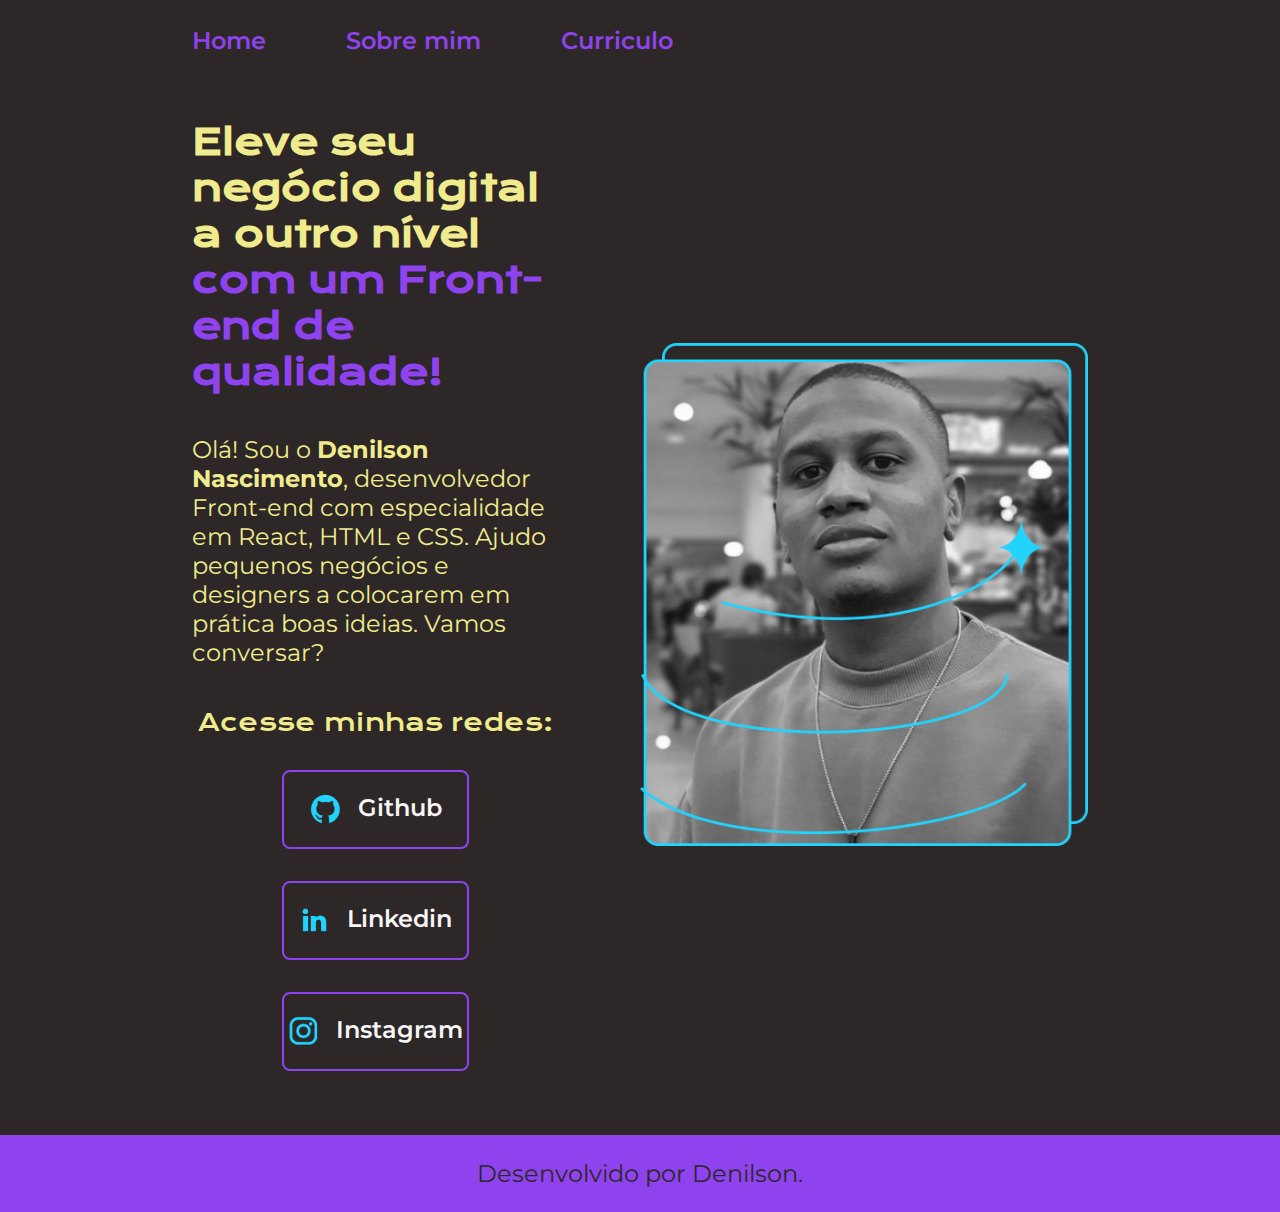
==== index.html @ 3ff7a722 "Add files via upload" ====
<!DOCTYPE html>
<html lang="pt-br">
<head>
    <meta charset="UTF-8">
    <meta http-equiv="X-UA-Compatible" content="IE=edge">
    <meta name="viewport" content="width=device-width, initial-scale=1.0">
    <title>Portfolio</title>
    <link rel="stylesheet" href="./styles/style.css">
</head>

<body>

    <header class="cabecalho">
        <nav class="cabecalho__menu">
            <a class="cabecalho__menu__link" href="index.html">Home</a>
            <a class="cabecalho__menu__link" href="about.html">Sobre mim</a>
            <a class="cabecalho__menu__link" href="curriculo.html">Curriculo</a>
        </nav>
    </header>
    <main class="apresentacao">
        <section class="apresentacao__conteudo">
            <h1 class="apresentacao__conteudo__titulo">Eleve seu negócio digital a outro nível <strong class="titulo-destaque">com um Front-end de qualidade!</strong></h1>
            <P class="apresentacao__conteudo__texto">Olá! Sou o <strong class="meu_nome"> Denilson Nascimento</strong>, desenvolvedor Front-end com especialidade em React, HTML e CSS. Ajudo pequenos negócios e designers a colocarem em prática boas ideias. Vamos conversar?</P>
            <div class="apresentacao__links">
                <h2 class="apresentacao__links__subtitulo">Acesse minhas redes:</h2>
                <a class="apresentacao__links__navegacao" href="https://github.com/Deniks71">
                    <img src="./assets/assets/github.png">
                    Github
                </a>
                <a class="apresentacao__links__navegacao" href="https://www.linkedin.com/in/denilson-santos-3a5640171">
                    <img src=".//assets/assets/linkedin.png">
                    Linkedin
                </a>
                <a class="apresentacao__links__navegacao" href="https://instagram.com">
                    <img src="./assets/assets/instagram.png">
                    Instagram
                </a>

            </div>
        </section>
        <img class="apresentacao__imagem" src="./assets/assets/Imagem.png" alt="Foto do Denilson Nascimento programando">

    </main>
    <footer class="rodape">
        <p> Desenvolvido por Denilson.</p>
    </footer>
    
</body>
</html>
---- styles/style.css ----
@import url('https://fonts.googleapis.com/css2?family=Krona+One&family=Montserrat:wght@400;600&display=swap');

:root {
    --cor-primaria: #2D2727;
    --cor-secundaria: #F0EB8D;
    --cor-terciaria: #8F43EE;
    --cor-hover: #413543;

    --fonte-primaria: 'Krona One', sans-serif;
    --fonte-secundaria: 'Montserrat', sans-serif;



}

*{
    margin: 0;
    padding: 0;
}


body {
    
    box-sizing: border-box;
    background-color: var(--cor-primaria);
    color: var(--cor-secundaria);
}

.cabecalho {
    padding: 2% 0% 0% 15%;

}

.cabecalho__menu {
    display: flex;
    gap: 80px;
}

.cabecalho__menu__link {
    font-family: var(--fonte-secundaria);
    font-size: 1.5rem;
    font-weight: 600;
    color: var(--cor-terciaria);
    text-decoration: none;
}




.apresentacao {
    padding: 5% 15%;
    display: flex;
    align-items: center;
    justify-content: space-between;
    gap: 82px;
}

.apresentacao__conteudo {
    width: 50%;
    display: flex;
    flex-direction: column;
    gap: 40px;
}

.apresentacao__conteudo__titulo {
    font-size: 2.25rem;
    font-family: var(--fonte-primaria);
}

.titulo-destaque {
    color: var(--cor-terciaria);
 }

.apresentacao__conteudo__texto {
    font-size: 1.5rem;
    font-family: var(--fonte-secundaria);
}

.apresentacao__links {
    display: flex;
    flex-direction: column;
    justify-content: space-between;
    align-items: center;
    gap: 32px;

}

.apresentacao__links__subtitulo {
    font-family: var(--fonte-primaria);
    font-weight: 400;
    font-size: 1.5rem ;
}

.apresentacao__links__navegacao {
    
    display: flex;
    justify-content: center;
    gap: 16px;
    border: 2px solid var(--cor-terciaria);
    width: 50%;
    text-align: center;
    border-radius: 8px;
    font-size: 1.5rem;
    font-weight: 600;
    padding: 21.5px 0;
    text-decoration: none;
    color: #F6F6F6;
    font-family: var(--fonte-secundaria);
    
}

.apresentacao__links__link:hover {
    background-color: var(--cor-hover);

}

.apresentacao__imagem{
    width: 50%;
}

.rodape{
    padding: 24px;
    color: var(--cor-primaria);
    background-color: var(--cor-terciaria);
    text-align: center;
    font-family: var(--fonte-secundaria);
    font-size: 1.5rem;
}

@media (max-width: 1200px) {
    .cabecalho {
       padding: 10%; 
    }

    .cabecalho__menu {
        justify-content: center;
    }

    .apresentacao {
        flex-direction: column-reverse;
        padding: 5%;
    }

    .apresentacao__conteudo {
        width: auto;
    }

    
}
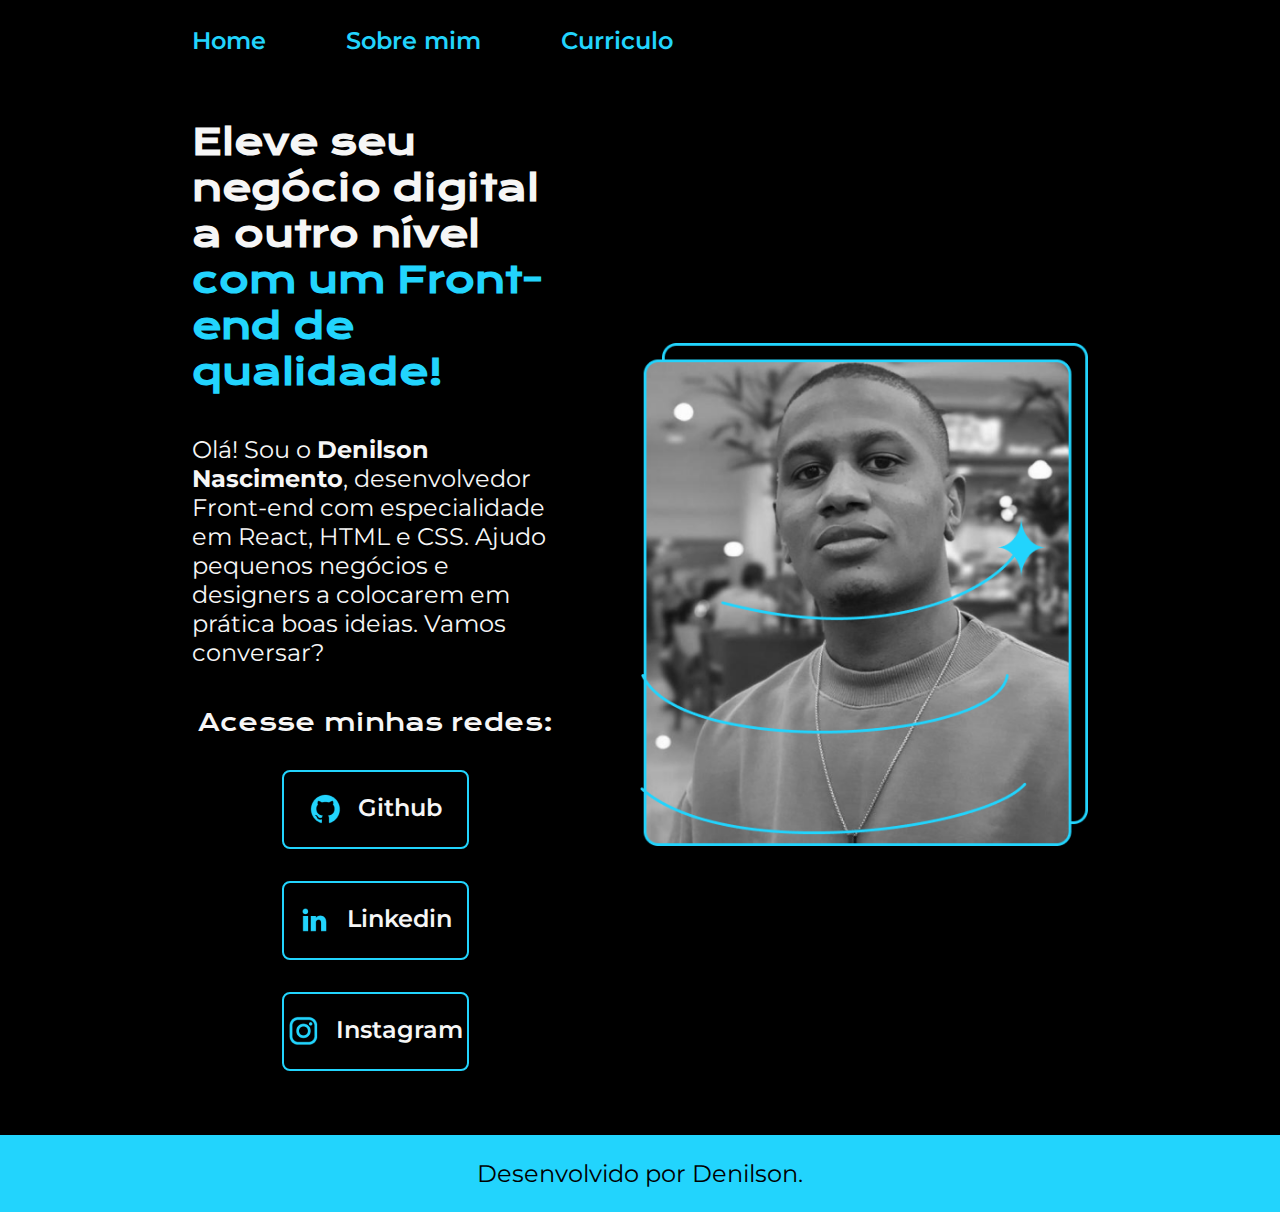
==== commit c7d4a82a: "att index" ====
--- a/index.html
+++ b/index.html
@@ -46,4 +46,4 @@
     </footer>
     
 </body>
-</html>+</html>
--- a/styles/style.css
+++ b/styles/style.css
@@ -1,10 +1,10 @@
 @import url('https://fonts.googleapis.com/css2?family=Krona+One&family=Montserrat:wght@400;600&display=swap');
 
 :root {
-    --cor-primaria: #2D2727;
-    --cor-secundaria: #F0EB8D;
-    --cor-terciaria: #8F43EE;
-    --cor-hover: #413543;
+    --cor-primaria: #000000;
+    --cor-secundaria: #F6F6F6;
+    --cor-terciaria: #22D4FD;
+    --cor-hover: #272727;
 
     --fonte-primaria: 'Krona One', sans-serif;
     --fonte-secundaria: 'Montserrat', sans-serif;
@@ -109,7 +109,7 @@
     
 }
 
-.apresentacao__links__link:hover {
+.apresentacao__links__navegacao:hover {
     background-color: var(--cor-hover);
 
 }
@@ -148,3 +148,12 @@
     
 }
 
+@media (max-width: 460px) {
+    .cabecalho__menu {
+        gap: 43px;
+    }
+
+}
+
+
+
